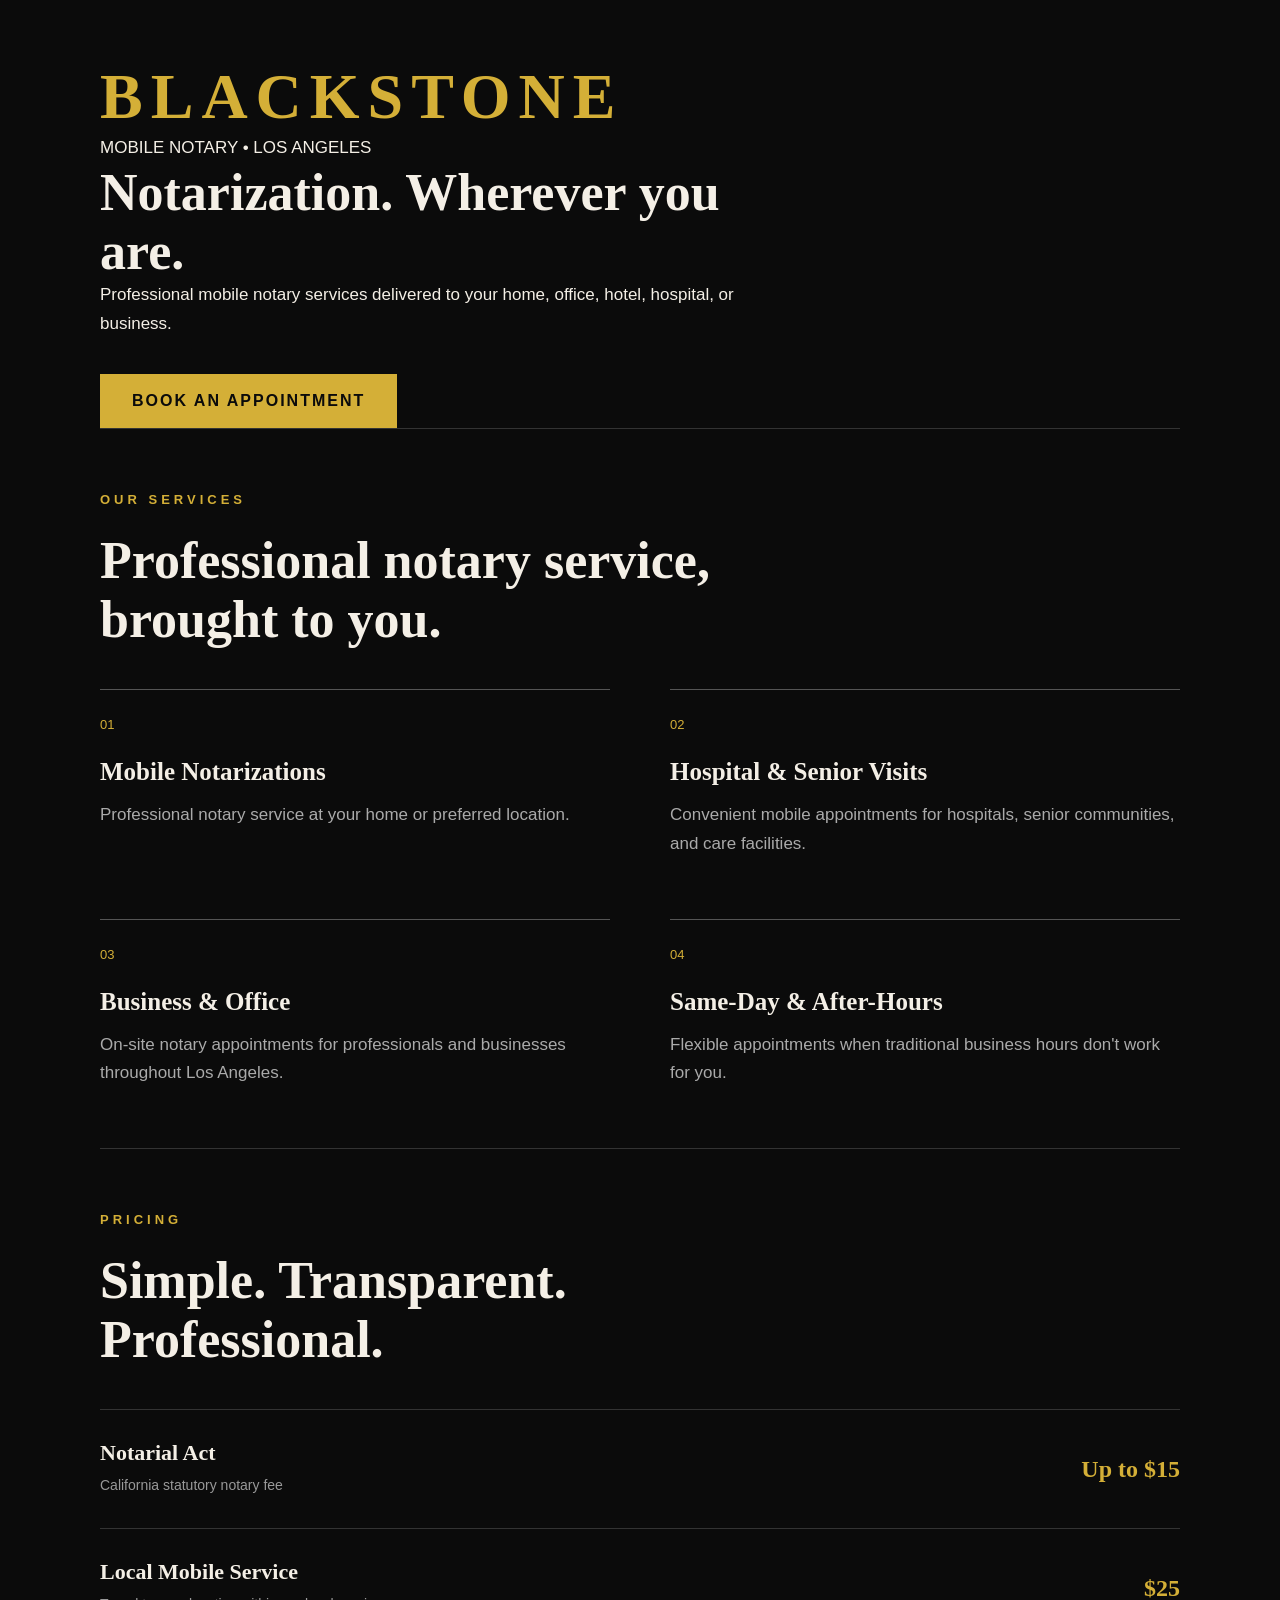
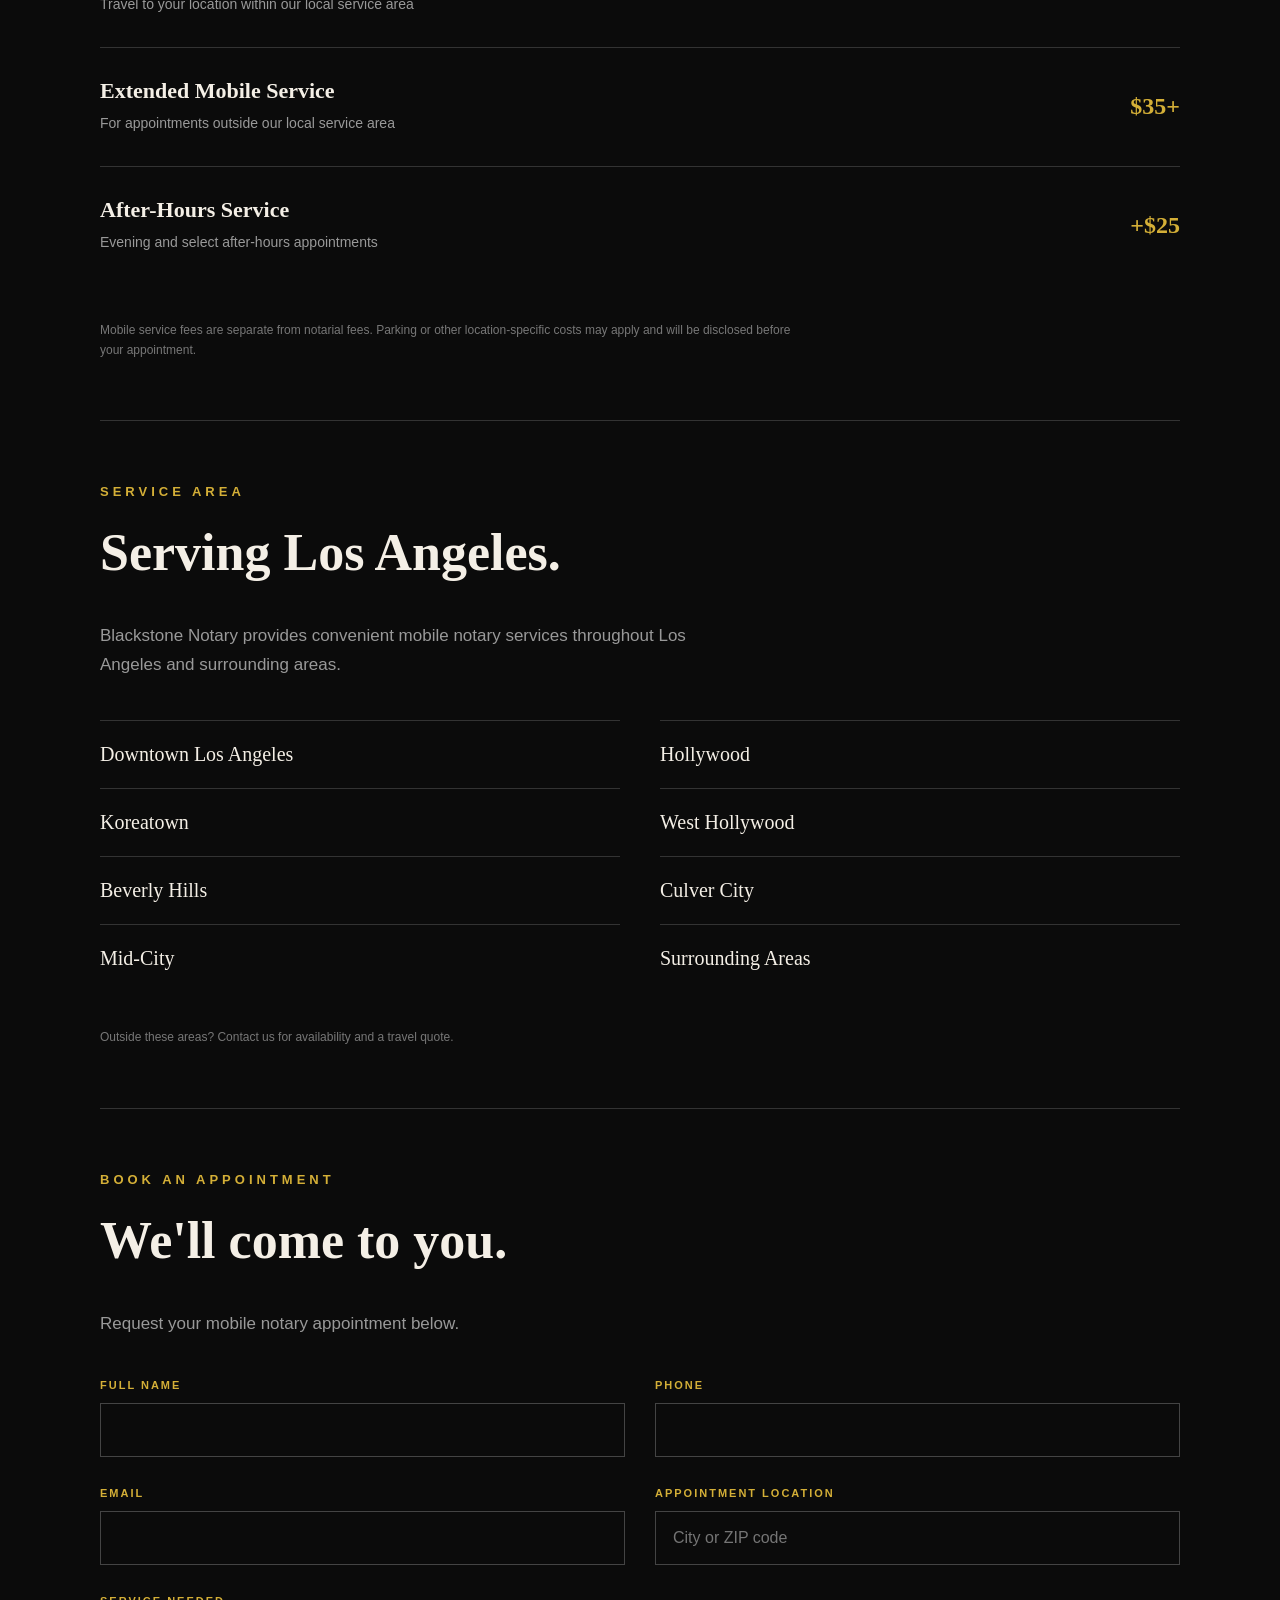
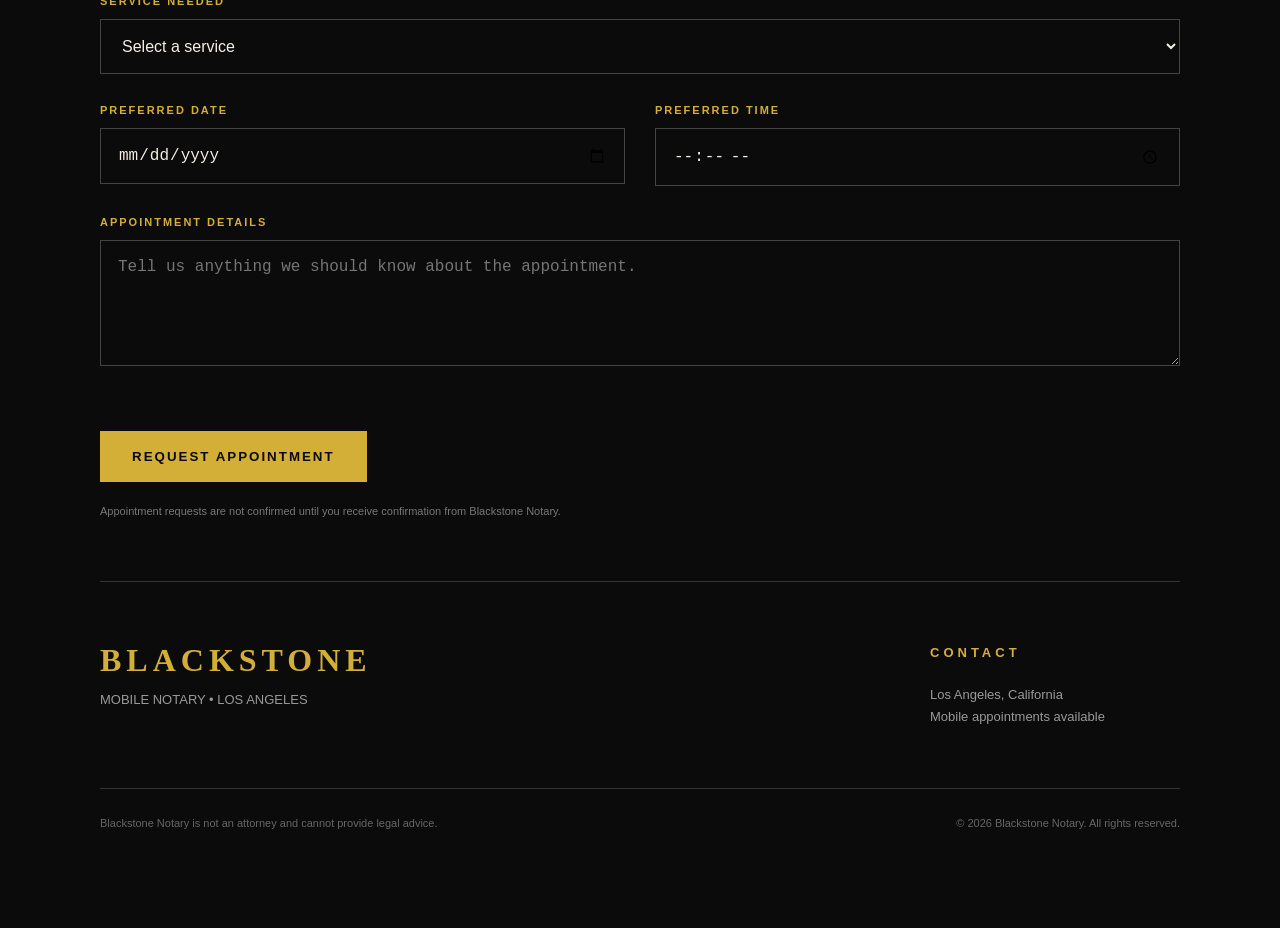
==== index.html @ 773bf0ec "Add files via upload" ====
<!DOCTYPE html>
<html lang="en">

<head>
    <meta charset="UTF-8">
    <meta name="viewport" content="width=device-width, initial-scale=1.0">

    <title>Blackstone Notary | Mobile Notary Los Angeles</title>

    <link rel="stylesheet" href="style.css">
</head>

<body>

    <header>
        <h1>BLACKSTONE</h1>
        <p>MOBILE NOTARY • LOS ANGELES</p>

        <h2>Notarization. Wherever you are.</h2>

        <p>
            Professional mobile notary services delivered to your home,
            office, hotel, hospital, or business.
        </p>

        <a href="#booking" class="book-button">
            BOOK AN APPOINTMENT
        </a>
    </header>

    <section class="services">
        <p class="section-label">OUR SERVICES</p>

        <h2>Professional notary service, brought to you.</h2>

        <div class="service-grid">

            <div class="service">
                <span>01</span>
                <h3>Mobile Notarizations</h3>
                <p>
                    Professional notary service at your home
                    or preferred location.
                </p>
            </div>

            <div class="service">
                <span>02</span>
                <h3>Hospital & Senior Visits</h3>
                <p>
                    Convenient mobile appointments for hospitals,
                    senior communities, and care facilities.
                </p>
            </div>

            <div class="service">
                <span>03</span>
                <h3>Business & Office</h3>
                <p>
                    On-site notary appointments for professionals
                    and businesses throughout Los Angeles.
                </p>
            </div>

            <div class="service">
                <span>04</span>
                <h3>Same-Day & After-Hours</h3>
                <p>
                    Flexible appointments when traditional
                    business hours don't work for you.
                </p>
            </div>

        </div>
    </section>

    <section class="pricing">
        <p class="section-label">PRICING</p>

        <h2>Simple. Transparent. Professional.</h2>

        <div class="price-list">

            <div class="price-item">
                <div>
                    <h3>Notarial Act</h3>
                    <p>California statutory notary fee</p>
                </div>

                <strong>Up to $15</strong>
            </div>

            <div class="price-item">
                <div>
                    <h3>Local Mobile Service</h3>
                    <p>
                        Travel to your location within
                        our local service area
                    </p>
                </div>

                <strong>$25</strong>
            </div>

            <div class="price-item">
                <div>
                    <h3>Extended Mobile Service</h3>
                    <p>
                        For appointments outside
                        our local service area
                    </p>
                </div>

                <strong>$35+</strong>
            </div>

            <div class="price-item">
                <div>
                    <h3>After-Hours Service</h3>
                    <p>
                        Evening and select after-hours appointments
                    </p>
                </div>

                <strong>+$25</strong>
            </div>

        </div>

        <p class="pricing-note">
            Mobile service fees are separate from notarial fees.
            Parking or other location-specific costs may apply
            and will be disclosed before your appointment.
        </p>
    </section>

    <section class="service-area">
        <p class="section-label">SERVICE AREA</p>

        <h2>Serving Los Angeles.</h2>

        <p class="area-intro">
            Blackstone Notary provides convenient mobile notary services
            throughout Los Angeles and surrounding areas.
        </p>

        <div class="area-grid">
            <span>Downtown Los Angeles</span>
            <span>Hollywood</span>
            <span>Koreatown</span>
            <span>West Hollywood</span>
            <span>Beverly Hills</span>
            <span>Culver City</span>
            <span>Mid-City</span>
            <span>Surrounding Areas</span>
        </div>

        <p class="area-note">
            Outside these areas?
            Contact us for availability and a travel quote.
        </p>
    </section>

    <section class="booking" id="booking">
        <p class="section-label">BOOK AN APPOINTMENT</p>

        <h2>We'll come to you.</h2>

        <p class="booking-intro">
            Request your mobile notary appointment below.
        </p>

        <form
            class="booking-form"
            action="https://formspree.io/f/mnpaoqzv"
            method="POST"
        >

            <div class="form-row">

                <div class="form-group">
                    <label for="name">FULL NAME</label>
                    <input
                        type="text"
                        id="name"
                        name="name"
                        required
                    >
                </div>

                <div class="form-group">
                    <label for="phone">PHONE</label>
                    <input
                        type="tel"
                        id="phone"
                        name="phone"
                        required
                    >
                </div>

            </div>

            <div class="form-row">

                <div class="form-group">
                    <label for="email">EMAIL</label>
                    <input
                        type="email"
                        id="email"
                        name="email"
                        required
                    >
                </div>

                <div class="form-group">
                    <label for="location">APPOINTMENT LOCATION</label>
                    <input
                        type="text"
                        id="location"
                        name="location"
                        placeholder="City or ZIP code"
                        required
                    >
                </div>

            </div>

            <div class="form-group">
                <label for="service">SERVICE NEEDED</label>

                <select
                    id="service"
                    name="service"
                    required
                >
                    <option value="">Select a service</option>
                    <option value="mobile">
                        Mobile Notarization
                    </option>
                    <option value="hospital">
                        Hospital / Senior Visit
                    </option>
                    <option value="business">
                        Business / Office
                    </option>
                    <option value="after-hours">
                        Same-Day / After-Hours
                    </option>
                </select>
            </div>

            <div class="form-row">

                <div class="form-group">
                    <label for="date">PREFERRED DATE</label>
                    <input
                        type="date"
                        id="date"
                        name="date"
                        required
                    >
                </div>

                <div class="form-group">
                    <label for="time">PREFERRED TIME</label>
                    <input
                        type="time"
                        id="time"
                        name="time"
                        required
                    >
                </div>

            </div>

            <div class="form-group">
                <label for="notes">APPOINTMENT DETAILS</label>

                <textarea
                    id="notes"
                    name="notes"
                    rows="5"
                    placeholder="Tell us anything we should know about the appointment."
                ></textarea>
            </div>

            <button type="submit">
                REQUEST APPOINTMENT
            </button>

            <p class="form-note">
                Appointment requests are not confirmed until you
                receive confirmation from Blackstone Notary.
            </p>

        </form>
    </section>

    <footer class="footer">

        <div class="footer-top">

            <div>
                <h2>BLACKSTONE</h2>
                <p>MOBILE NOTARY • LOS ANGELES</p>
            </div>

            <div class="footer-contact">
                <p class="section-label">CONTACT</p>
                <p>Los Angeles, California</p>
                <p>Mobile appointments available</p>
            </div>

        </div>

        <div class="footer-bottom">

            <p>
                Blackstone Notary is not an attorney
                and cannot provide legal advice.
            </p>

            <p>
                © 2026 Blackstone Notary.
                All rights reserved.
            </p>

        </div>

    </footer>

</body>

</html>
---- style.css ----
* {
    margin: 0;
    padding: 0;
    box-sizing: border-box;
}

html {
    scroll-behavior: smooth;
}

body {
    background-color: #0b0b0b;
    color: #f4efe6;
    font-family: Arial, sans-serif;
    min-height: 100vh;
    max-width: 1200px;
    margin: 0 auto;
    padding: 60px;
}

/* TYPOGRAPHY */

h1 {
    font-family: Georgia, serif;
    font-size: 64px;
    letter-spacing: 8px;
    color: #d4af37;
}

h2 {
    font-family: Georgia, serif;
    font-size: 52px;
    max-width: 700px;
}

p {
    font-size: 17px;
    line-height: 1.7;
    max-width: 650px;
}

/* BUTTONS */

button,
.book-button {
    display: inline-block;
    margin-top: 35px;
    padding: 18px 32px;
    background-color: #d4af37;
    color: #0b0b0b;
    border: none;
    text-decoration: none;
    font-weight: bold;
    letter-spacing: 2px;
    cursor: pointer;
}

/* MAIN SECTIONS */

.services,
.pricing,
.service-area,
.booking {
    width: 100%;
    margin: 0;
    padding: 60px 0;
    border-top: 1px solid #333;
}

/* SECTION HEADINGS */

.section-label {
    color: #d4af37;
    font-size: 13px;
    font-weight: bold;
    letter-spacing: 4px;
    margin-bottom: 20px;
}

.services > h2,
.pricing > h2,
.service-area > h2,
.booking > h2 {
    margin-top: 0;
    margin-bottom: 40px;
}

/* SERVICES */

.service-grid {
    display: grid;
    grid-template-columns: repeat(2, minmax(0, 1fr));
    gap: 60px;
    width: 100%;
}

.service {
    border-top: 1px solid #555;
    padding-top: 25px;
}

.service span {
    color: #d4af37;
    font-size: 13px;
}

.service h3 {
    font-family: Georgia, serif;
    font-size: 25px;
    margin-top: 25px;
}

.service p {
    color: #aaa;
    margin-top: 15px;
}

/* PRICING */

.price-list {
    width: 100%;
}

.price-item {
    display: flex;
    justify-content: space-between;
    align-items: center;
    gap: 40px;
    padding: 30px 0;
    border-top: 1px solid #333;
}

.price-item h3 {
    font-family: Georgia, serif;
    font-size: 22px;
}

.price-item p {
    color: #999;
    font-size: 14px;
    margin-top: 8px;
}

.price-item strong {
    color: #d4af37;
    font-family: Georgia, serif;
    font-size: 24px;
    white-space: nowrap;
}

.pricing-note {
    color: #777;
    font-size: 12px;
    max-width: 700px;
    margin-top: 35px;
}

/* SERVICE AREA */

.area-intro {
    color: #999;
    margin-bottom: 40px;
}

.area-grid {
    display: grid;
    grid-template-columns: repeat(2, minmax(0, 1fr));
    width: 100%;
    gap: 0 40px;
}

.area-grid span {
    padding: 22px 0;
    border-top: 1px solid #333;
    font-family: Georgia, serif;
    font-size: 20px;
}

.area-note {
    color: #777;
    font-size: 12px;
    margin-top: 35px;
}

/* BOOKING */

.booking-intro {
    color: #999;
    margin-bottom: 40px;
}

.booking-form {
    width: 100%;
}

.form-row {
    display: grid;
    grid-template-columns: repeat(2, minmax(0, 1fr));
    gap: 30px;
}

.form-group {
    display: flex;
    flex-direction: column;
    margin-bottom: 30px;
}

.form-group label {
    color: #d4af37;
    font-size: 11px;
    font-weight: bold;
    letter-spacing: 2px;
    margin-bottom: 12px;
}

.form-group input,
.form-group textarea,
.form-group select {
    width: 100%;
    background: transparent;
    color: #f4efe6;
    border: 1px solid #444;
    padding: 17px;
    font-size: 16px;
    outline: none;
}

.form-group select {
    background-color: #0b0b0b;
}

.form-group input:focus,
.form-group textarea:focus,
.form-group select:focus {
    border-color: #d4af37;
}

.form-group textarea {
    resize: vertical;
}

.form-note {
    color: #777;
    font-size: 11px;
    margin-top: 20px;
}

/* FOOTER */

.footer {
    padding: 60px 0 30px;
    border-top: 1px solid #333;
}

.footer-top {
    display: flex;
    justify-content: space-between;
    gap: 60px;
    padding-bottom: 60px;
}

.footer h2 {
    color: #d4af37;
    font-size: 32px;
    letter-spacing: 5px;
    margin: 0 0 10px;
}

.footer p {
    color: #999;
    font-size: 13px;
}

.footer-contact {
    min-width: 250px;
}

.footer-contact .section-label {
    color: #d4af37;
}

.footer-bottom {
    display: flex;
    justify-content: space-between;
    gap: 40px;
    padding-top: 25px;
    border-top: 1px solid #333;
}

.footer-bottom p {
    color: #666;
    font-size: 11px;
}

/* MOBILE */

@media (max-width: 700px) {
    body {
        padding: 30px 22px;
    }

    h1 {
        font-size: 38px;
        letter-spacing: 4px;
    }

    h2 {
        font-size: 38px;
    }

    p {
        font-size: 15px;
    }

    .services,
    .pricing,
    .service-area,
    .booking {
        padding: 45px 0;
    }

    .service-grid,
    .area-grid,
    .form-row {
        grid-template-columns: 1fr;
        gap: 0;
    }

    .service-grid {
        gap: 45px;
    }

    .price-item {
        gap: 20px;
    }

    .price-item strong {
        font-size: 20px;
    }

    .book-button,
    button {
        width: 100%;
        text-align: center;
    }

    .footer {
        padding: 45px 0 25px;
    }

    .footer-top,
    .footer-bottom {
        flex-direction: column;
        gap: 25px;
    }

    .footer-top {
        padding-bottom: 40px;
    }
}
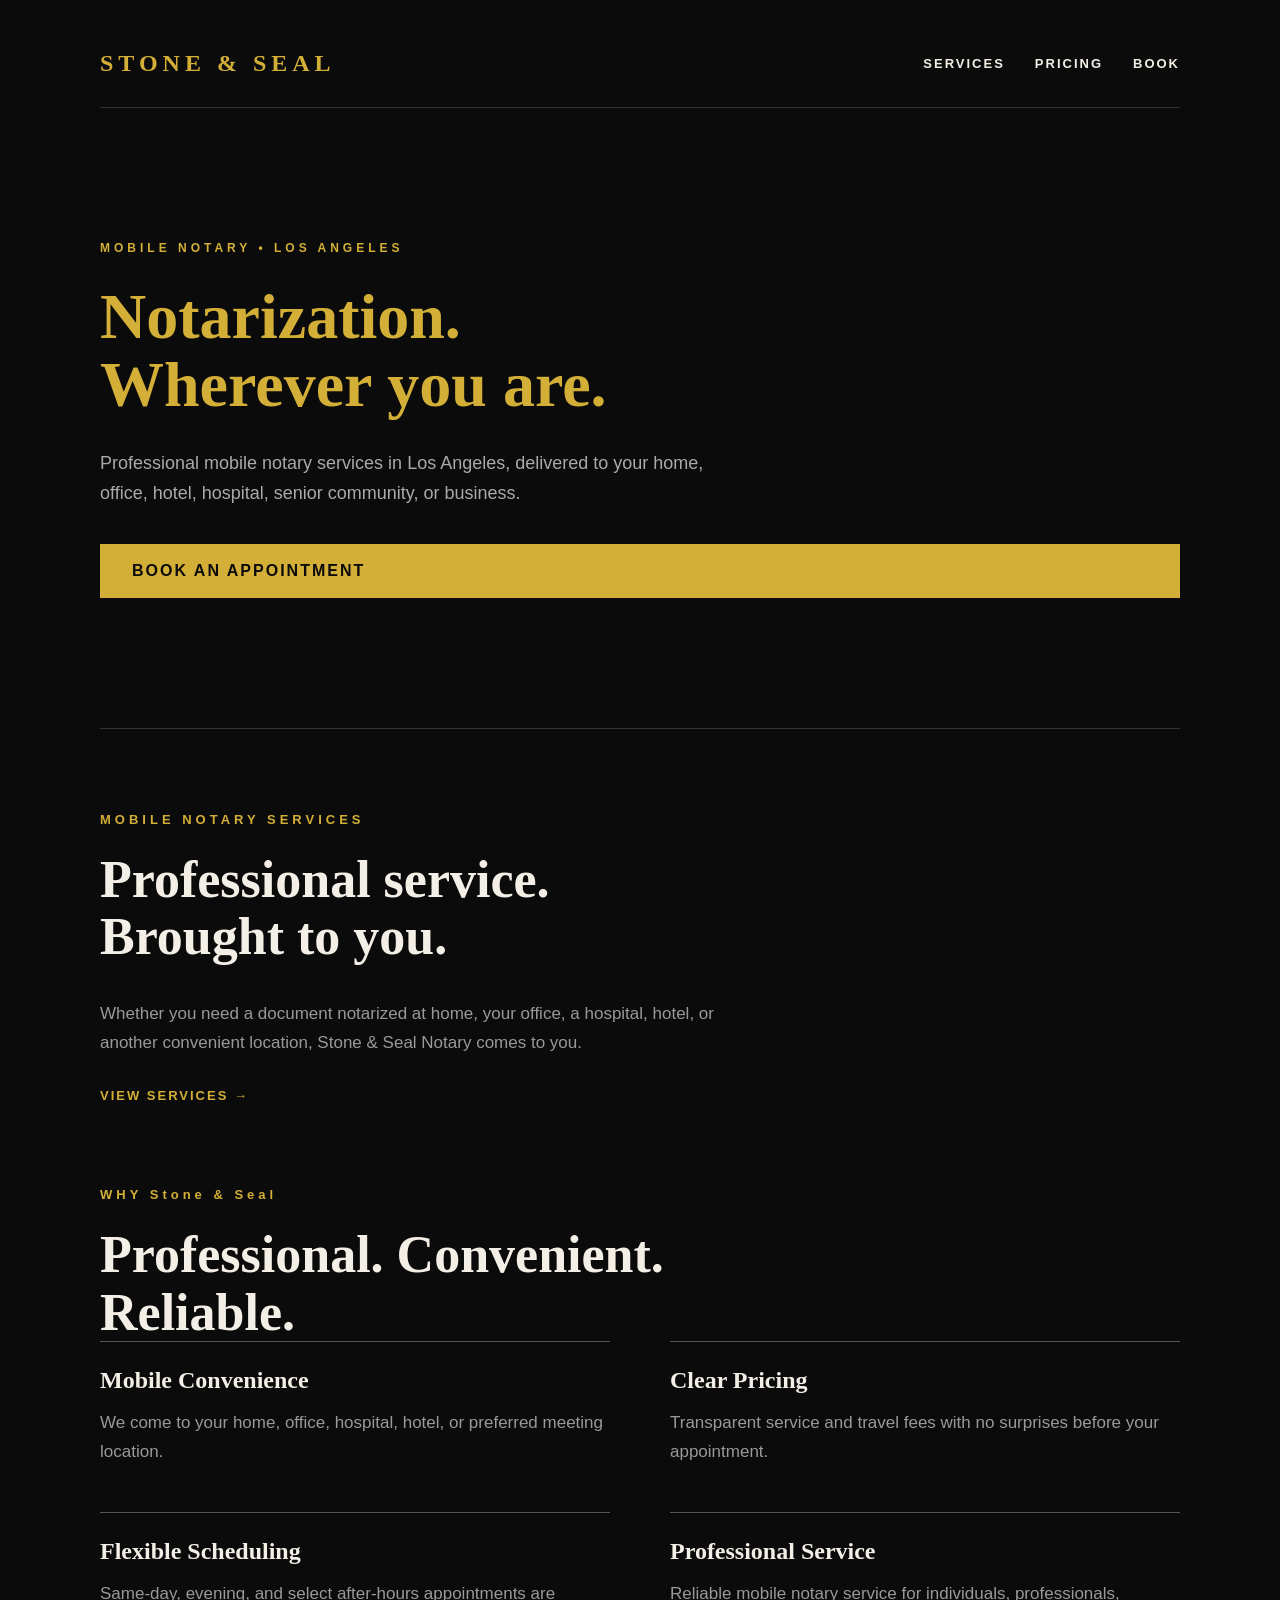
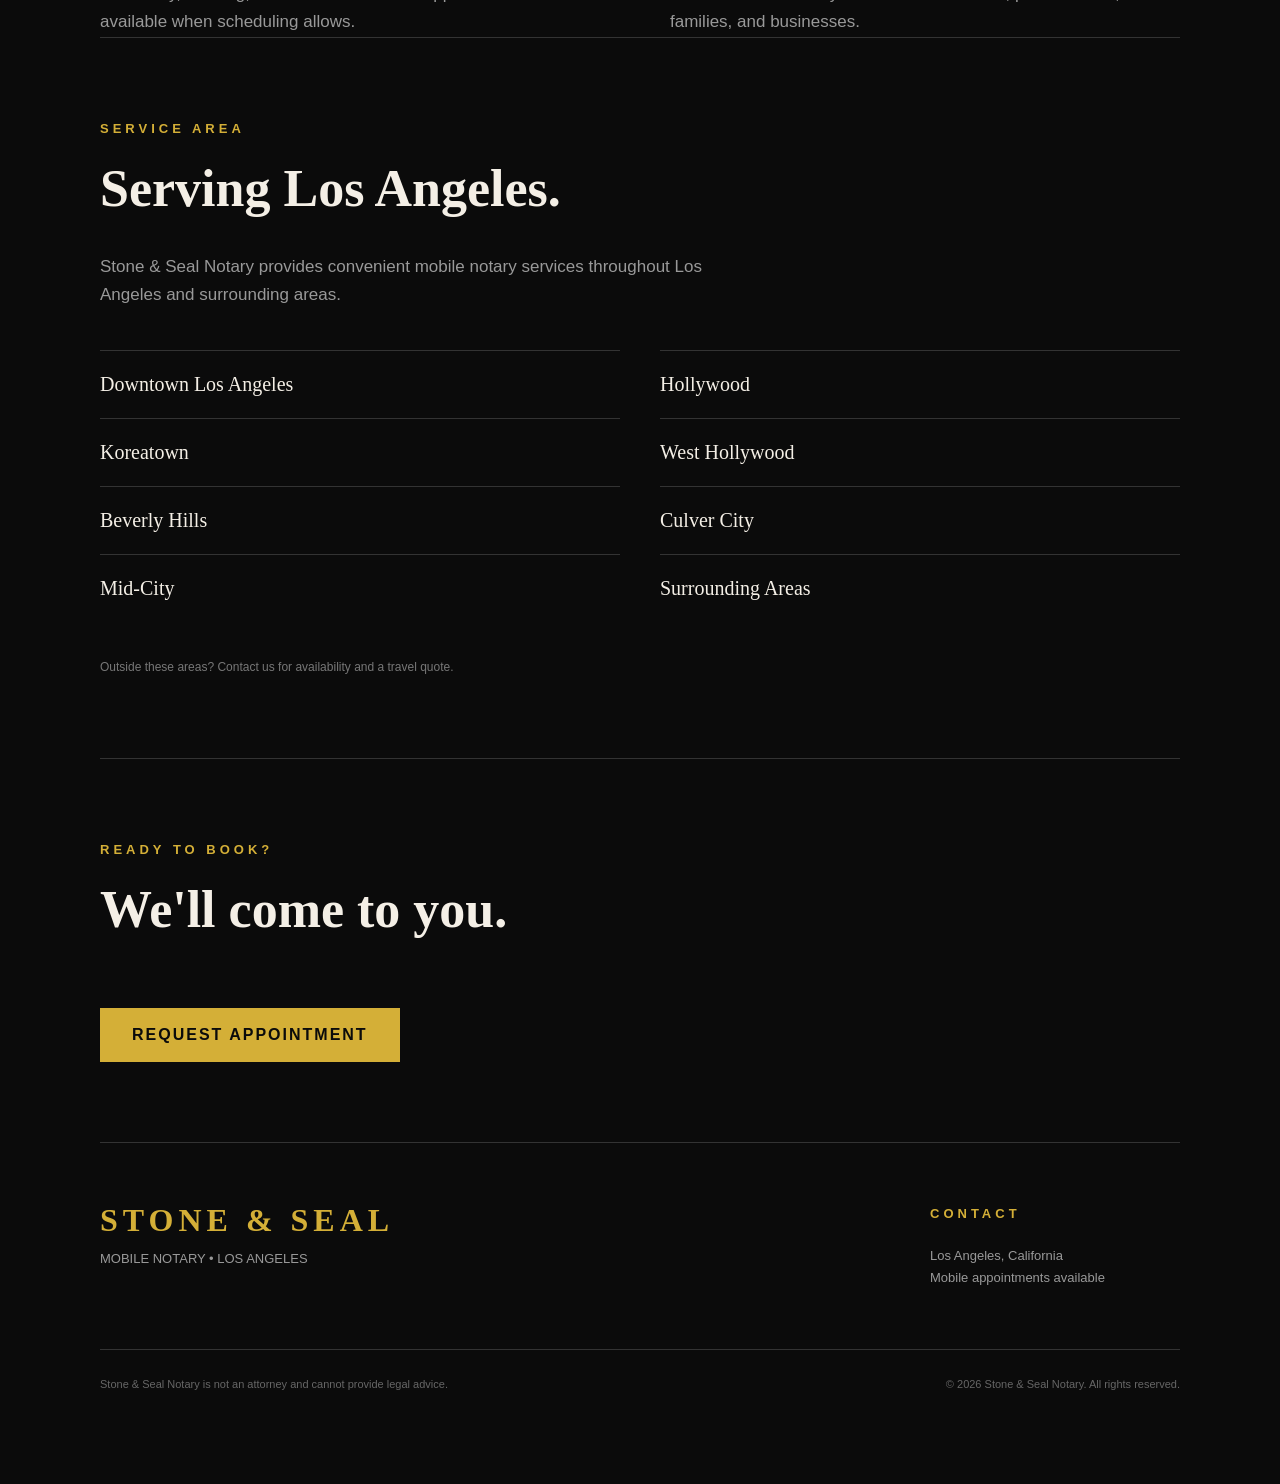
==== commit bf442ad8: "Add files via upload" ====
--- a/index.html
+++ b/index.html
@@ -3,144 +3,163 @@
 
 <head>
     <meta charset="UTF-8">
-    <meta name="viewport" content="width=device-width, initial-scale=1.0">
-
-    <title>Blackstone Notary | Mobile Notary Los Angeles</title>
-
-    <link rel="stylesheet" href="style.css">
+
+    <meta
+        name="viewport"
+        content="width=device-width, initial-scale=1.0"
+    >
+
+    <title>Mobile Notary Los Angeles | Stone and Seal Notary</title>
+
+    <meta
+    name="description"
+    content="Stone and Seal Notary provides professional mobile notary services throughout Los Angeles. Home, office, hospital, hotel and business appointments available."
+>
+
+    <meta
+        name="robots"
+        content="index, follow"
+    >
+
+    <meta
+        name="author"
+        content="Stone and Seal Notary"
+    >
+
+    <meta
+        name="theme-color"
+        content="#0b0b0b"
+    >
+
+    <link
+        rel="canonical"
+        href="https://YOURDOMAIN.com/"
+    >
+
+    <link
+        rel="stylesheet"
+        href="style.css"
+    >
 </head>
-
 <body>
 
+    <nav class="navbar">
+
+        <a href="index.html" class="logo">
+            STONE & SEAL
+        </a>
+    
+        <div class="nav-links">
+            <a href="services.html">Services</a>
+            <a href="pricing.html">Pricing</a>
+            <a href="booking.html">Book</a>
+        </div>
+    
+    </nav>
+
+
     <header>
-        <h1>BLACKSTONE</h1>
-        <p>MOBILE NOTARY • LOS ANGELES</p>
-
-        <h2>Notarization. Wherever you are.</h2>
+
+        <p class="brand-subtitle">
+            MOBILE NOTARY • LOS ANGELES
+        </p>
+
+        <h1>
+            Notarization.<br>
+            Wherever you are.
+        </h1>
+
+        <p class="hero-description">
+            Professional mobile notary services in Los Angeles,
+            delivered to your home, office, hotel, hospital,
+            senior community, or business.
+        </p>
+
+        <a href="booking.html" class="book-button">
+            BOOK AN APPOINTMENT
+        </a>
+
+    </header>
+
+
+    <section class="home-services">
+
+        <p class="section-label">
+            MOBILE NOTARY SERVICES
+        </p>
+
+        <h2>
+            Professional service.<br>
+            Brought to you.
+        </h2>
 
         <p>
-            Professional mobile notary services delivered to your home,
-            office, hotel, hospital, or business.
-        </p>
-
-        <a href="#booking" class="book-button">
-            BOOK AN APPOINTMENT
-        </a>
-    </header>
-
-    <section class="services">
-        <p class="section-label">OUR SERVICES</p>
-
-        <h2>Professional notary service, brought to you.</h2>
-
-        <div class="service-grid">
-
-            <div class="service">
-                <span>01</span>
-                <h3>Mobile Notarizations</h3>
-                <p>
-                    Professional notary service at your home
-                    or preferred location.
-                </p>
-            </div>
-
-            <div class="service">
-                <span>02</span>
-                <h3>Hospital & Senior Visits</h3>
-                <p>
-                    Convenient mobile appointments for hospitals,
-                    senior communities, and care facilities.
-                </p>
-            </div>
-
-            <div class="service">
-                <span>03</span>
-                <h3>Business & Office</h3>
-                <p>
-                    On-site notary appointments for professionals
-                    and businesses throughout Los Angeles.
-                </p>
-            </div>
-
-            <div class="service">
-                <span>04</span>
-                <h3>Same-Day & After-Hours</h3>
-                <p>
-                    Flexible appointments when traditional
-                    business hours don't work for you.
-                </p>
-            </div>
-
-        </div>
-    </section>
-
-    <section class="pricing">
-        <p class="section-label">PRICING</p>
-
-        <h2>Simple. Transparent. Professional.</h2>
-
-        <div class="price-list">
-
-            <div class="price-item">
-                <div>
-                    <h3>Notarial Act</h3>
-                    <p>California statutory notary fee</p>
-                </div>
-
-                <strong>Up to $15</strong>
-            </div>
-
-            <div class="price-item">
-                <div>
-                    <h3>Local Mobile Service</h3>
-                    <p>
-                        Travel to your location within
-                        our local service area
-                    </p>
-                </div>
-
-                <strong>$25</strong>
-            </div>
-
-            <div class="price-item">
-                <div>
-                    <h3>Extended Mobile Service</h3>
-                    <p>
-                        For appointments outside
-                        our local service area
-                    </p>
-                </div>
-
-                <strong>$35+</strong>
-            </div>
-
-            <div class="price-item">
-                <div>
-                    <h3>After-Hours Service</h3>
-                    <p>
-                        Evening and select after-hours appointments
-                    </p>
-                </div>
-
-                <strong>+$25</strong>
-            </div>
-
-        </div>
-
-        <p class="pricing-note">
-            Mobile service fees are separate from notarial fees.
-            Parking or other location-specific costs may apply
-            and will be disclosed before your appointment.
-        </p>
+            Whether you need a document notarized at home,
+            your office, a hospital, hotel, or another convenient
+            location, Stone & Seal Notary comes to you.
+        </p>
+
+        <a href="services.html" class="text-link">
+            VIEW SERVICES →
+        </a>
+
+    </section>
+    <section class="why-stoneandseal">
+
+        <p class="section-label">WHY Stone & Seal</p>
+    
+        <h2>Professional. Convenient. Reliable.</h2>
+    
+        <div class="why-grid">
+    
+            <div class="why-item">
+                <h3>Mobile Convenience</h3>
+                <p>
+                    We come to your home, office, hospital, hotel,
+                    or preferred meeting location.
+                </p>
+            </div>
+    
+            <div class="why-item">
+                <h3>Clear Pricing</h3>
+                <p>
+                    Transparent service and travel fees with no surprises
+                    before your appointment.
+                </p>
+            </div>
+    
+            <div class="why-item">
+                <h3>Flexible Scheduling</h3>
+                <p>
+                    Same-day, evening, and select after-hours appointments
+                    are available when scheduling allows.
+                </p>
+            </div>
+    
+            <div class="why-item">
+                <h3>Professional Service</h3>
+                <p>
+                    Reliable mobile notary service for individuals,
+                    professionals, families, and businesses.
+                </p>
+            </div>
+    
+        </div>
+    
     </section>
 
     <section class="service-area">
-        <p class="section-label">SERVICE AREA</p>
-
-        <h2>Serving Los Angeles.</h2>
+
+        <p class="section-label">
+            SERVICE AREA
+        </p>
+
+        <h2>
+            Serving Los Angeles.
+        </h2>
 
         <p class="area-intro">
-            Blackstone Notary provides convenient mobile notary services
+            Stone & Seal Notary provides convenient mobile notary services
             throughout Los Angeles and surrounding areas.
         </p>
 
@@ -159,149 +178,33 @@
             Outside these areas?
             Contact us for availability and a travel quote.
         </p>
-    </section>
-
-    <section class="booking" id="booking">
-        <p class="section-label">BOOK AN APPOINTMENT</p>
-
-        <h2>We'll come to you.</h2>
-
-        <p class="booking-intro">
-            Request your mobile notary appointment below.
-        </p>
-
-        <form
-            class="booking-form"
-            action="https://formspree.io/f/mnpaoqzv"
-            method="POST"
-        >
-
-            <div class="form-row">
-
-                <div class="form-group">
-                    <label for="name">FULL NAME</label>
-                    <input
-                        type="text"
-                        id="name"
-                        name="name"
-                        required
-                    >
-                </div>
-
-                <div class="form-group">
-                    <label for="phone">PHONE</label>
-                    <input
-                        type="tel"
-                        id="phone"
-                        name="phone"
-                        required
-                    >
-                </div>
-
-            </div>
-
-            <div class="form-row">
-
-                <div class="form-group">
-                    <label for="email">EMAIL</label>
-                    <input
-                        type="email"
-                        id="email"
-                        name="email"
-                        required
-                    >
-                </div>
-
-                <div class="form-group">
-                    <label for="location">APPOINTMENT LOCATION</label>
-                    <input
-                        type="text"
-                        id="location"
-                        name="location"
-                        placeholder="City or ZIP code"
-                        required
-                    >
-                </div>
-
-            </div>
-
-            <div class="form-group">
-                <label for="service">SERVICE NEEDED</label>
-
-                <select
-                    id="service"
-                    name="service"
-                    required
-                >
-                    <option value="">Select a service</option>
-                    <option value="mobile">
-                        Mobile Notarization
-                    </option>
-                    <option value="hospital">
-                        Hospital / Senior Visit
-                    </option>
-                    <option value="business">
-                        Business / Office
-                    </option>
-                    <option value="after-hours">
-                        Same-Day / After-Hours
-                    </option>
-                </select>
-            </div>
-
-            <div class="form-row">
-
-                <div class="form-group">
-                    <label for="date">PREFERRED DATE</label>
-                    <input
-                        type="date"
-                        id="date"
-                        name="date"
-                        required
-                    >
-                </div>
-
-                <div class="form-group">
-                    <label for="time">PREFERRED TIME</label>
-                    <input
-                        type="time"
-                        id="time"
-                        name="time"
-                        required
-                    >
-                </div>
-
-            </div>
-
-            <div class="form-group">
-                <label for="notes">APPOINTMENT DETAILS</label>
-
-                <textarea
-                    id="notes"
-                    name="notes"
-                    rows="5"
-                    placeholder="Tell us anything we should know about the appointment."
-                ></textarea>
-            </div>
-
-            <button type="submit">
-                REQUEST APPOINTMENT
-            </button>
-
-            <p class="form-note">
-                Appointment requests are not confirmed until you
-                receive confirmation from Blackstone Notary.
-            </p>
-
-        </form>
-    </section>
+
+    </section>
+
+
+    <section class="home-booking">
+
+        <p class="section-label">
+            READY TO BOOK?
+        </p>
+
+        <h2>
+            We'll come to you.
+        </h2>
+
+        <a href="booking.html" class="book-button">
+            REQUEST APPOINTMENT
+        </a>
+
+    </section>
+
 
     <footer class="footer">
 
         <div class="footer-top">
 
             <div>
-                <h2>BLACKSTONE</h2>
+                <h2>STONE & SEAL</h2>
                 <p>MOBILE NOTARY • LOS ANGELES</p>
             </div>
 
@@ -316,12 +219,12 @@
         <div class="footer-bottom">
 
             <p>
-                Blackstone Notary is not an attorney
+                Stone & Seal Notary is not an attorney
                 and cannot provide legal advice.
             </p>
 
             <p>
-                © 2026 Blackstone Notary.
+                © 2026 Stone & Seal Notary.
                 All rights reserved.
             </p>
 
--- a/style.css
+++ b/style.css
@@ -15,22 +15,30 @@
     min-height: 100vh;
     max-width: 1200px;
     margin: 0 auto;
-    padding: 60px;
-}
-
-/* TYPOGRAPHY */
+    padding: 40px 60px 60px;
+}
+
+
+/* =========================
+   TYPOGRAPHY
+========================= */
+
+h1,
+h2,
+h3 {
+    font-family: Georgia, serif;
+}
 
 h1 {
-    font-family: Georgia, serif;
     font-size: 64px;
-    letter-spacing: 8px;
+    line-height: 1.05;
     color: #d4af37;
 }
 
 h2 {
-    font-family: Georgia, serif;
     font-size: 52px;
-    max-width: 700px;
+    line-height: 1.1;
+    max-width: 750px;
 }
 
 p {
@@ -39,7 +47,64 @@
     max-width: 650px;
 }
 
-/* BUTTONS */
+.section-label {
+    color: #d4af37;
+    font-size: 13px;
+    font-weight: bold;
+    letter-spacing: 4px;
+    margin-bottom: 20px;
+}
+
+
+/* =========================
+   NAVIGATION
+========================= */
+
+.navbar {
+    width: 100%;
+    display: flex;
+    justify-content: space-between;
+    align-items: center;
+    gap: 40px;
+    padding: 10px 0 30px;
+    border-bottom: 1px solid #333;
+}
+
+.logo {
+    color: #d4af37;
+    font-family: Georgia, serif;
+    font-size: 24px;
+    font-weight: bold;
+    letter-spacing: 5px;
+    text-decoration: none;
+}
+
+.nav-links {
+    display: flex;
+    gap: 30px;
+}
+
+.nav-links a {
+    color: #f4efe6;
+    text-decoration: none;
+    font-size: 13px;
+    font-weight: bold;
+    letter-spacing: 2px;
+    text-transform: uppercase;
+}
+
+.nav-links a:hover {
+    color: #d4af37;
+}
+
+.nav-links a.active {
+    color: #d4af37;
+}
+
+
+/* =========================
+   BUTTONS + LINKS
+========================= */
 
 button,
 .book-button {
@@ -55,37 +120,98 @@
     cursor: pointer;
 }
 
-/* MAIN SECTIONS */
+button:hover,
+.book-button:hover {
+    opacity: 0.9;
+}
+
+.text-link {
+    display: inline-block;
+    margin-top: 30px;
+    color: #d4af37;
+    font-weight: bold;
+    letter-spacing: 2px;
+    text-decoration: none;
+    font-size: 13px;
+}
+
+
+/* =========================
+   HOMEPAGE HERO
+========================= */
+
+header {
+    min-height: 620px;
+    display: flex;
+    flex-direction: column;
+    justify-content: center;
+    padding: 80px 0;
+}
+
+.brand-subtitle {
+    color: #d4af37;
+    font-size: 12px;
+    font-weight: bold;
+    letter-spacing: 4px;
+    margin-bottom: 25px;
+}
+
+header h1 {
+    max-width: 850px;
+}
+
+.hero-description {
+    color: #aaa;
+    margin-top: 30px;
+    font-size: 18px;
+}
+
+
+/* =========================
+   SHARED SECTIONS
+========================= */
 
 .services,
 .pricing,
 .service-area,
-.booking {
-    width: 100%;
-    margin: 0;
-    padding: 60px 0;
-    border-top: 1px solid #333;
-}
-
-/* SECTION HEADINGS */
-
-.section-label {
-    color: #d4af37;
-    font-size: 13px;
-    font-weight: bold;
-    letter-spacing: 4px;
-    margin-bottom: 20px;
-}
-
-.services > h2,
-.pricing > h2,
+.booking,
+.home-services,
+.home-booking {
+    width: 100%;
+    padding: 80px 0;
+    border-top: 1px solid #333;
+}
+
+.services > h1,
+.pricing > h1,
+.booking > h1 {
+    max-width: 800px;
+    margin-bottom: 55px;
+}
+
 .service-area > h2,
-.booking > h2 {
-    margin-top: 0;
-    margin-bottom: 40px;
-}
-
-/* SERVICES */
+.home-services > h2,
+.home-booking > h2 {
+    margin-bottom: 35px;
+}
+
+
+/* =========================
+   HOME SERVICES
+========================= */
+
+.home-services p:not(.section-label) {
+    color: #999;
+}
+
+.home-booking {
+    text-align: left;
+}
+
+
+/* =========================
+   SERVICES PAGE
+========================= */
 
 .service-grid {
     display: grid;
@@ -105,7 +231,6 @@
 }
 
 .service h3 {
-    font-family: Georgia, serif;
     font-size: 25px;
     margin-top: 25px;
 }
@@ -115,7 +240,20 @@
     margin-top: 15px;
 }
 
-/* PRICING */
+.page-cta {
+    margin-top: 90px;
+    padding-top: 60px;
+    border-top: 1px solid #333;
+}
+
+.page-cta h2 {
+    margin-bottom: 0;
+}
+
+
+/* =========================
+   PRICING
+========================= */
 
 .price-list {
     width: 100%;
@@ -130,8 +268,11 @@
     border-top: 1px solid #333;
 }
 
+.price-item:last-child {
+    border-bottom: 1px solid #333;
+}
+
 .price-item h3 {
-    font-family: Georgia, serif;
     font-size: 22px;
 }
 
@@ -155,7 +296,45 @@
     margin-top: 35px;
 }
 
-/* SERVICE AREA */
+
+/* =========================
+   WHY STONE & SEAL
+========================= */
+
+.why-stone-seal {
+    width: 100%;
+    padding: 80px 0;
+    border-top: 1px solid #333;
+}
+
+.why-stone-seal > h2 {
+    margin-bottom: 50px;
+}
+
+.why-grid {
+    display: grid;
+    grid-template-columns: repeat(2, minmax(0, 1fr));
+    gap: 45px 60px;
+}
+
+.why-item {
+    border-top: 1px solid #555;
+    padding-top: 25px;
+}
+
+.why-item h3 {
+    font-size: 24px;
+}
+
+.why-item p {
+    color: #999;
+    margin-top: 15px;
+}
+
+
+/* =========================
+   SERVICE AREA
+========================= */
 
 .area-intro {
     color: #999;
@@ -182,7 +361,10 @@
     margin-top: 35px;
 }
 
-/* BOOKING */
+
+/* =========================
+   BOOKING
+========================= */
 
 .booking-intro {
     color: #999;
@@ -223,6 +405,7 @@
     padding: 17px;
     font-size: 16px;
     outline: none;
+    border-radius: 0;
 }
 
 .form-group select {
@@ -245,7 +428,45 @@
     margin-top: 20px;
 }
 
-/* FOOTER */
+
+/* =========================
+   APPOINTMENT READY
+========================= */
+
+.appointment-ready {
+    width: 100%;
+    padding: 80px 0;
+    border-top: 1px solid #333;
+}
+
+.appointment-ready > h2 {
+    margin-bottom: 50px;
+}
+
+.ready-grid {
+    display: grid;
+    grid-template-columns: repeat(2, minmax(0, 1fr));
+    gap: 45px 60px;
+}
+
+.ready-item {
+    border-top: 1px solid #555;
+    padding-top: 25px;
+}
+
+.ready-item h3 {
+    font-size: 24px;
+}
+
+.ready-item p {
+    color: #999;
+    margin-top: 15px;
+}
+
+
+/* =========================
+   FOOTER
+========================= */
 
 .footer {
     padding: 60px 0 30px;
@@ -279,6 +500,15 @@
     color: #d4af37;
 }
 
+.footer-contact a {
+    color: #f4efe6;
+    text-decoration: none;
+}
+
+.footer-contact a:hover {
+    color: #d4af37;
+}
+
 .footer-bottom {
     display: flex;
     justify-content: space-between;
@@ -292,16 +522,45 @@
     font-size: 11px;
 }
 
-/* MOBILE */
+
+/* =========================
+   MOBILE
+========================= */
 
 @media (max-width: 700px) {
+
     body {
-        padding: 30px 22px;
+        padding: 25px 22px 40px;
+    }
+
+    .navbar {
+        align-items: flex-start;
+        flex-direction: column;
+        gap: 20px;
+    }
+
+    .nav-links {
+        width: 100%;
+        justify-content: space-between;
+        gap: 15px;
+    }
+
+    .nav-links a {
+        font-size: 11px;
+    }
+
+    .logo {
+        font-size: 21px;
+        letter-spacing: 4px;
+    }
+
+    header {
+        min-height: 520px;
+        padding: 60px 0;
     }
 
     h1 {
-        font-size: 38px;
-        letter-spacing: 4px;
+        font-size: 42px;
     }
 
     h2 {
@@ -315,13 +574,19 @@
     .services,
     .pricing,
     .service-area,
-    .booking {
-        padding: 45px 0;
+    .booking,
+    .home-services,
+    .home-booking,
+    .why-stone-seal,
+    .appointment-ready {
+        padding: 55px 0;
     }
 
     .service-grid,
     .area-grid,
-    .form-row {
+    .form-row,
+    .why-grid,
+    .ready-grid {
         grid-template-columns: 1fr;
         gap: 0;
     }
@@ -330,7 +595,13 @@
         gap: 45px;
     }
 
+    .why-grid,
+    .ready-grid {
+        gap: 45px;
+    }
+
     .price-item {
+        align-items: flex-start;
         gap: 20px;
     }
 
@@ -344,6 +615,11 @@
         text-align: center;
     }
 
+    .page-cta {
+        margin-top: 60px;
+        padding-top: 50px;
+    }
+
     .footer {
         padding: 45px 0 25px;
     }
